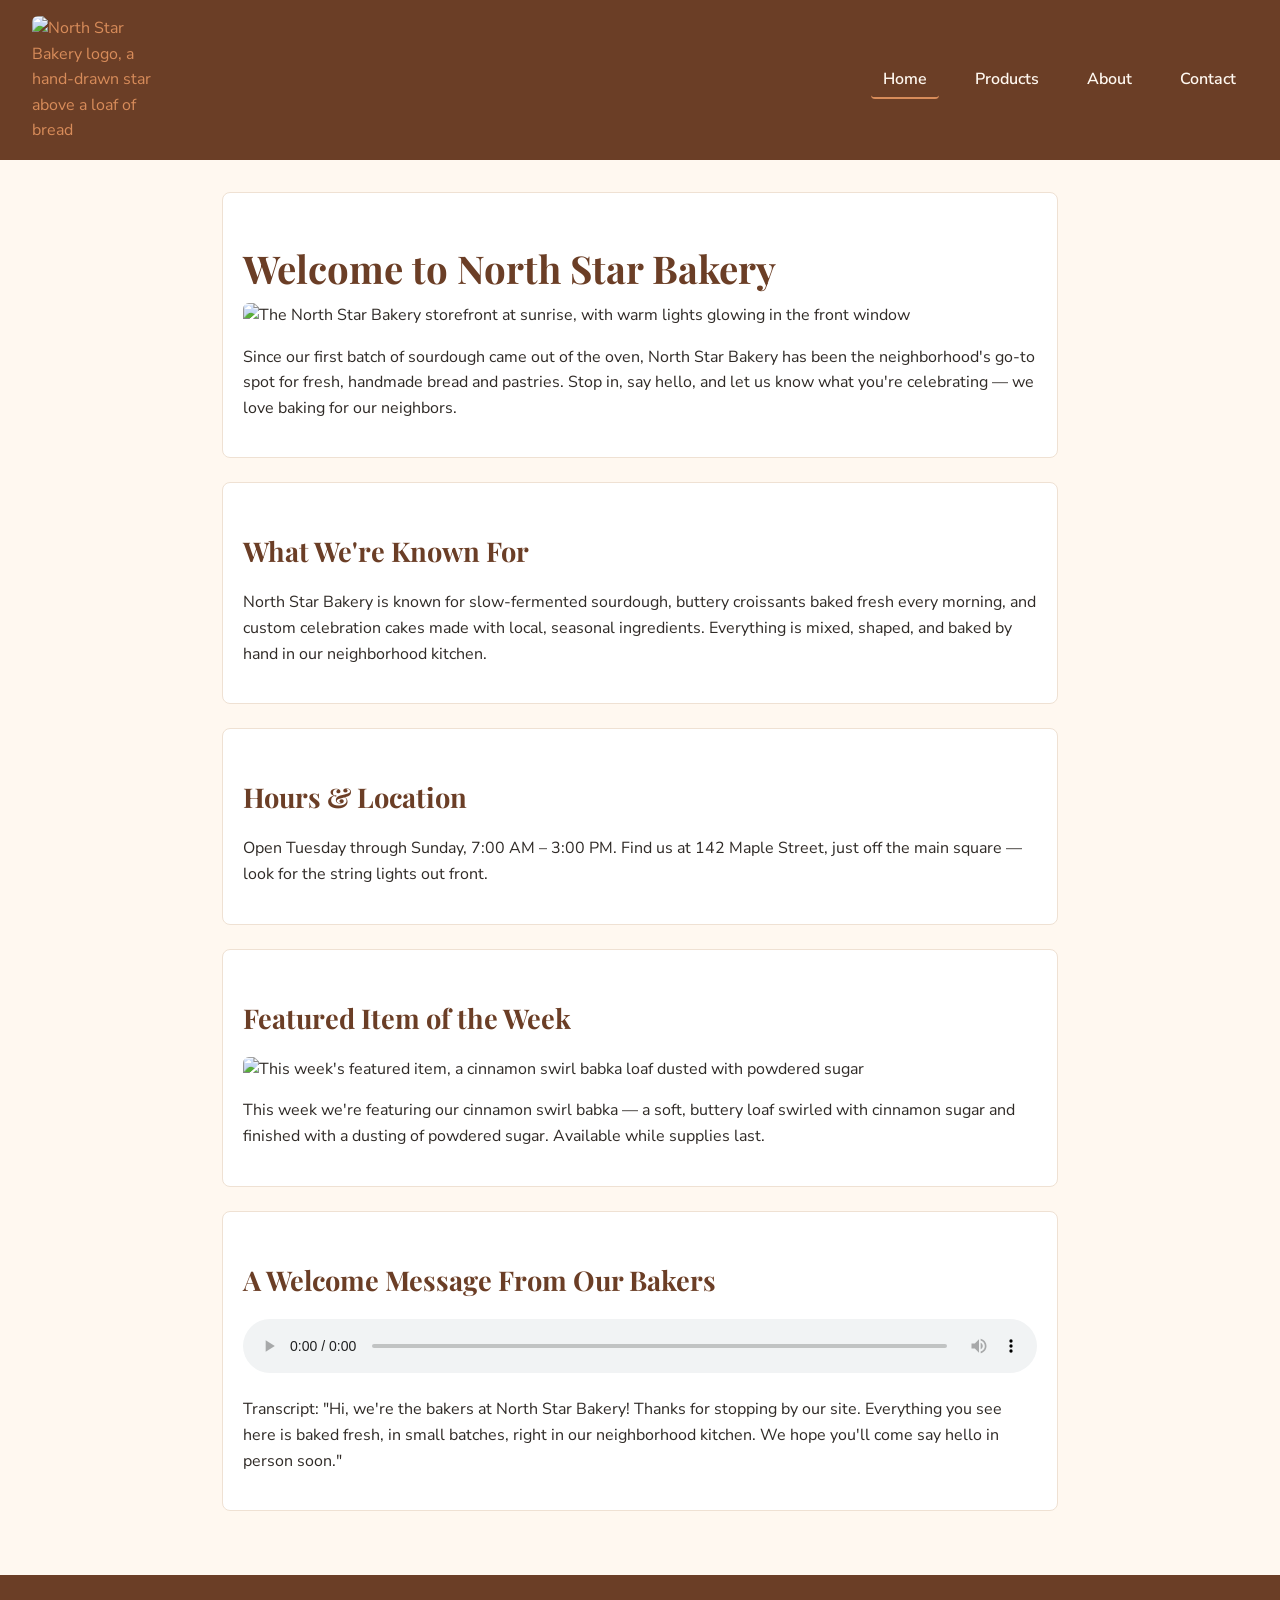
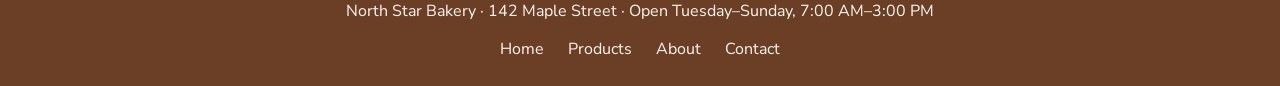
==== index.html @ d1824cc0 "Add files via upload" ====
<!DOCTYPE html>
<html lang="en">
<head>
  <meta charset="UTF-8">
  <meta name="viewport" content="width=device-width, initial-scale=1.0">
  <title>North Star Bakery | Home</title>
  <link rel="preconnect" href="https://fonts.googleapis.com">
  <link href="https://fonts.googleapis.com/css2?family=Playfair+Display:wght@600;700&family=Nunito+Sans:wght@400;600&display=swap" rel="stylesheet">
  <link rel="stylesheet" href="styles.css">
</head>
<body>
  <header>
    <a href="index.html">
      <img src="bakery-logo.png" alt="North Star Bakery logo, a hand-drawn star above a loaf of bread">
    </a>
    <nav aria-label="Main navigation">
      <ul>
        <li><a href="index.html" aria-current="page">Home</a></li>
        <li><a href="products.html">Products</a></li>
        <li><a href="about.html">About</a></li>
        <li><a href="contact.html">Contact</a></li>
      </ul>
    </nav>
  </header>
  <main>
    <section aria-labelledby="welcome-heading">
      <h1 id="welcome-heading">Welcome to North Star Bakery</h1>
      <img src="bakery-storefront.jpg" alt="The North Star Bakery storefront at sunrise, with warm lights glowing in the front window">
      <p>
        Since our first batch of sourdough came out of the oven, North Star Bakery
        has been the neighborhood's go-to spot for fresh, handmade bread and pastries. Stop in, say
        hello, and let us know what you're celebrating &mdash; we love baking for our neighbors.
      </p>
    </section>
    <section aria-labelledby="known-for-heading">
      <h2 id="known-for-heading">What We're Known For</h2>
      <p>
        North Star Bakery is known for slow-fermented sourdough, buttery
        croissants baked fresh every morning, and custom celebration cakes made with local, seasonal
        ingredients. Everything is mixed, shaped, and baked by hand in our neighborhood kitchen.
      </p>
    </section>
    <section aria-labelledby="hours-heading">
      <h2 id="hours-heading">Hours &amp; Location</h2>
      <p>
        Open Tuesday through Sunday, 7:00 AM &ndash; 3:00 PM. Find us at
        142 Maple Street, just off the main square &mdash; look for the string lights out front.
      </p>
    </section>
    <section aria-labelledby="featured-heading">
      <h2 id="featured-heading">Featured Item of the Week</h2>
      <picture>
        <source media="(min-width: 800px)" srcset="bakery-feature-large.jpg">
        <img src="bakery-feature-small.jpg" alt="This week's featured item, a cinnamon swirl babka loaf dusted with powdered sugar">
      </picture>
      <p>
        This week we're featuring our cinnamon swirl babka &mdash; a soft,
        buttery loaf swirled with cinnamon sugar and finished with a dusting of powdered sugar.
        Available while supplies last.
      </p>
    </section>
    <section aria-labelledby="welcome-audio-heading">
      <h2 id="welcome-audio-heading">A Welcome Message From Our Bakers</h2>
      <audio controls>
        <source src="bakery-welcome.mp3" type="audio/mpeg">
        Your browser does not support the audio element. You can
        <a href="bakery-welcome.mp3">download the welcome message (MP3)</a> instead, or read the
        transcript below.
      </audio>
      <p>
        Transcript: "Hi, we're the bakers at North Star Bakery! Thanks for stopping
        by our site. Everything you see here is baked fresh, in small batches, right in our
        neighborhood kitchen. We hope you'll come say hello in person soon."
      </p>
    </section>
  </main>
  <footer>
    <p>North Star Bakery &middot; 142 Maple Street &middot; Open Tuesday&ndash;Sunday, 7:00 AM&ndash;3:00 PM</p>
    <nav aria-label="Footer navigation">
      <ul>
        <li><a href="index.html">Home</a></li>
        <li><a href="products.html">Products</a></li>
        <li><a href="about.html">About</a></li>
        <li><a href="contact.html">Contact</a></li>
      </ul>
    </nav>
  </footer>
</body>
</html>
---- styles.css ----
/* ==========================================================================
   North Star Bakery — styles.css
   Design system: 4 colors, 2 font families, mobile-first, Flexbox layout
   ========================================================================== */

/* ---- Design tokens ---- */
:root {
  --color-cream: #FFF8F0;      /* page background */
  --color-brown: #6B3E26;      /* headings, header/footer background */
  --color-peach: #D88C5A;      /* accents, buttons, links */
  --color-charcoal: #2F2A26;   /* body text */

  --font-heading: 'Playfair Display', Georgia, serif;
  --font-body: 'Nunito Sans', Arial, sans-serif;
}

/* ---- Reset ---- */
* {
  box-sizing: border-box;
}

body {
  margin: 0;
  font-family: var(--font-body);
  background-color: var(--color-cream);
  color: var(--color-charcoal);
  line-height: 1.6;
}

img,
video {
  max-width: 100%;
  height: auto;
  display: block;
  border-radius: 6px;
}

/* ---- Headings & links (typography hierarchy) ---- */
h1, h2, h3 {
  font-family: var(--font-heading);
  color: var(--color-brown);
  line-height: 1.2;
}

h1 {
  font-size: 1.9rem;
  margin-bottom: 0.75rem;
}

h2 {
  font-size: 1.4rem;
  margin-top: 2rem;
}

h3 {
  font-size: 1.1rem;
  color: var(--color-charcoal);
}

a {
  color: var(--color-peach);
  text-decoration: none;
}

a:hover,
a:focus {
  text-decoration: underline;
}

/* ---- Layout container (mobile-first: single column) ---- */
main {
  display: flex;
  flex-direction: column;
  gap: 1.5rem;
  max-width: 900px;
  margin: 0 auto;
  padding: 1.25rem;
}

section {
  background-color: #ffffff;
  border: 1px solid #EFE1D3;
  border-radius: 8px;
  padding: 1.25rem;
}

/* ---- Header: logo + nav, mobile-first stacked column ---- */
header {
  background-color: var(--color-brown);
  display: flex;
  flex-direction: column;
  align-items: center;
  gap: 0.75rem;
  padding: 1rem;
}

header img {
  max-width: 140px;
}

header nav ul {
  list-style: none;
  display: flex;
  flex-direction: column;
  align-items: center;
  gap: 0.5rem;
  margin: 0;
  padding: 0;
}

header nav a {
  color: var(--color-cream);
  font-weight: 600;
  padding: 0.4rem 0.75rem;
  border-radius: 4px;
}

header nav a:hover,
header nav a:focus {
  background-color: var(--color-peach);
  color: var(--color-brown);
  text-decoration: none;
}

header nav a[aria-current="page"] {
  border-bottom: 2px solid var(--color-peach);
}

/* ---- Product grid (breads, pastries, cakes) ---- */
.product-grid {
  list-style: none;
  display: flex;
  flex-direction: column;
  gap: 1rem;
  margin: 1rem 0 0;
  padding: 0;
}

.product-grid li {
  background-color: var(--color-cream);
  border: 1px solid #EFE1D3;
  border-radius: 6px;
  padding: 1rem;
}

.price {
  font-weight: 600;
  color: var(--color-peach);
}

/* ---- Figure / figcaption ---- */
figure {
  margin: 0;
}

figcaption {
  font-size: 0.9rem;
  color: var(--color-brown);
  margin-top: 0.5rem;
  font-style: italic;
}

/* ---- Forms ---- */
form {
  display: flex;
  flex-direction: column;
  gap: 1.25rem;
}

fieldset {
  border: 1px solid #EFE1D3;
  border-radius: 6px;
  padding: 1rem;
}

legend {
  font-family: var(--font-heading);
  color: var(--color-brown);
  padding: 0 0.5rem;
  font-weight: 600;
}

label {
  font-weight: 600;
  display: inline-block;
  margin-bottom: 0.3rem;
}

input,
select,
textarea {
  width: 100%;
  font-family: var(--font-body);
  font-size: 1rem;
  padding: 0.5rem;
  border: 1px solid #CBB89B;
  border-radius: 4px;
  background-color: var(--color-cream);
  color: var(--color-charcoal);
}

input:focus,
select:focus,
textarea:focus {
  outline: 2px solid var(--color-peach);
  outline-offset: 1px;
}

button {
  align-self: flex-start;
  background-color: var(--color-peach);
  color: var(--color-brown);
  border: none;
  font-weight: 700;
  font-size: 1rem;
  padding: 0.65rem 1.5rem;
  border-radius: 4px;
  cursor: pointer;
}

button:hover,
button:focus {
  background-color: var(--color-brown);
  color: var(--color-cream);
}

/* ---- Audio ---- */
audio {
  width: 100%;
}

/* ---- Footer ---- */
footer {
  background-color: var(--color-brown);
  color: var(--color-cream);
  text-align: center;
  padding: 1.5rem 1rem;
  margin-top: 2rem;
}

footer p {
  margin: 0 0 0.75rem;
}

footer nav ul {
  list-style: none;
  display: flex;
  flex-direction: column;
  align-items: center;
  gap: 0.4rem;
  margin: 0;
  padding: 0;
}

footer nav a {
  color: var(--color-cream);
}

/* ==========================================================================
   Responsive Layout — larger screens (tablet / desktop)
   ========================================================================== */
@media (min-width: 800px) {

  header {
    flex-direction: row;
    justify-content: space-between;
    padding: 1rem 2rem;
  }

  header nav ul {
    flex-direction: row;
    gap: 1.5rem;
  }

  main {
    padding: 2rem;
  }

  h1 {
    font-size: 2.4rem;
  }

  h2 {
    font-size: 1.7rem;
  }

  .product-grid {
    flex-direction: row;
    flex-wrap: wrap;
  }

  .product-grid li {
    flex: 1 1 30%;
  }

  fieldset {
    display: flex;
    flex-wrap: wrap;
    gap: 1rem;
  }

  fieldset p {
    flex: 1 1 45%;
    margin: 0.5rem 0;
  }

  footer nav ul {
    flex-direction: row;
    justify-content: center;
    gap: 1.5rem;
  }
}
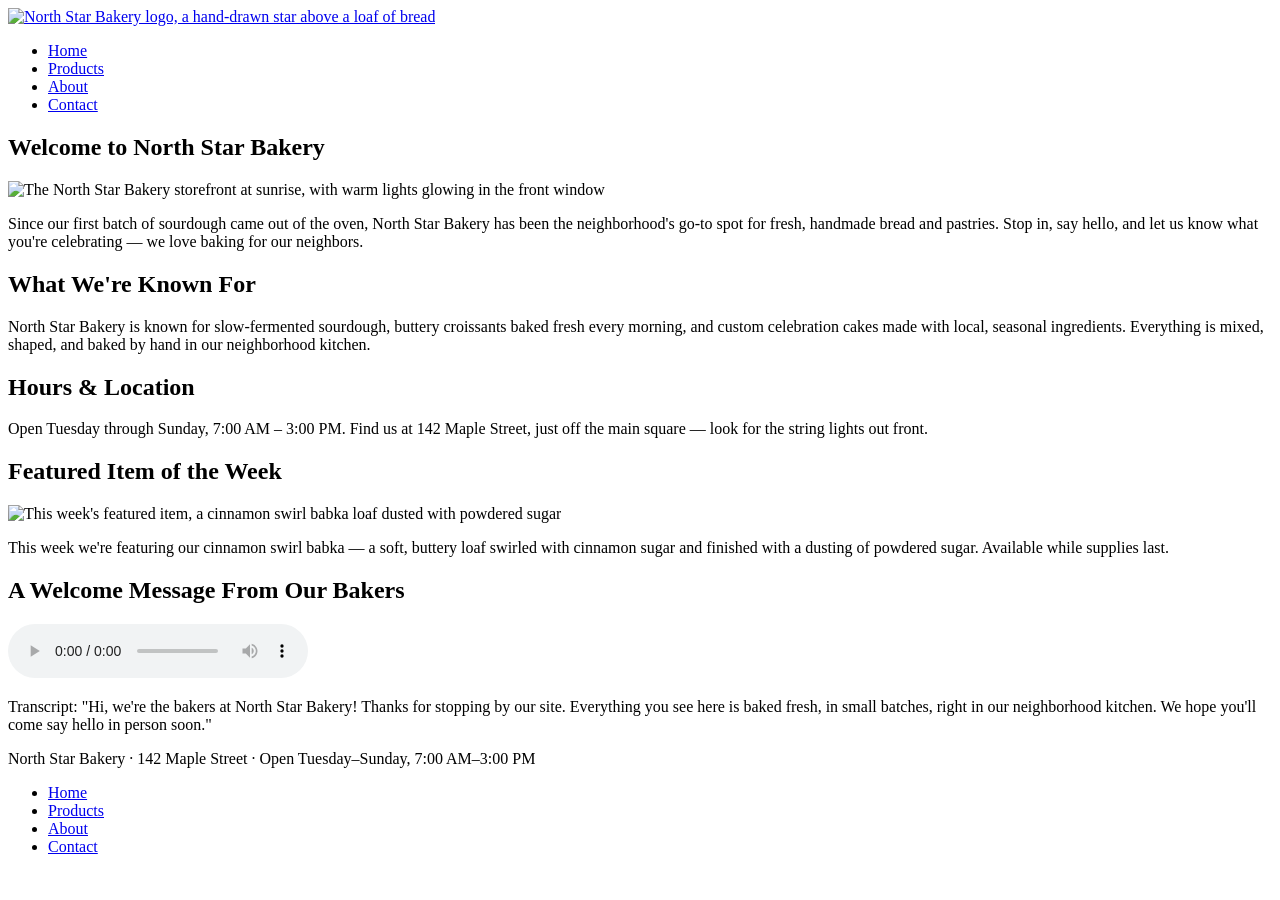
==== commit 12f5cce6: "Rename index html to index.html" ====
--- a/index.html
+++ b/index.html
@@ -85,5 +85,6 @@
       </ul>
     </nav>
   </footer>
+  <script src="script.js"></script>
 </body>
 </html>
